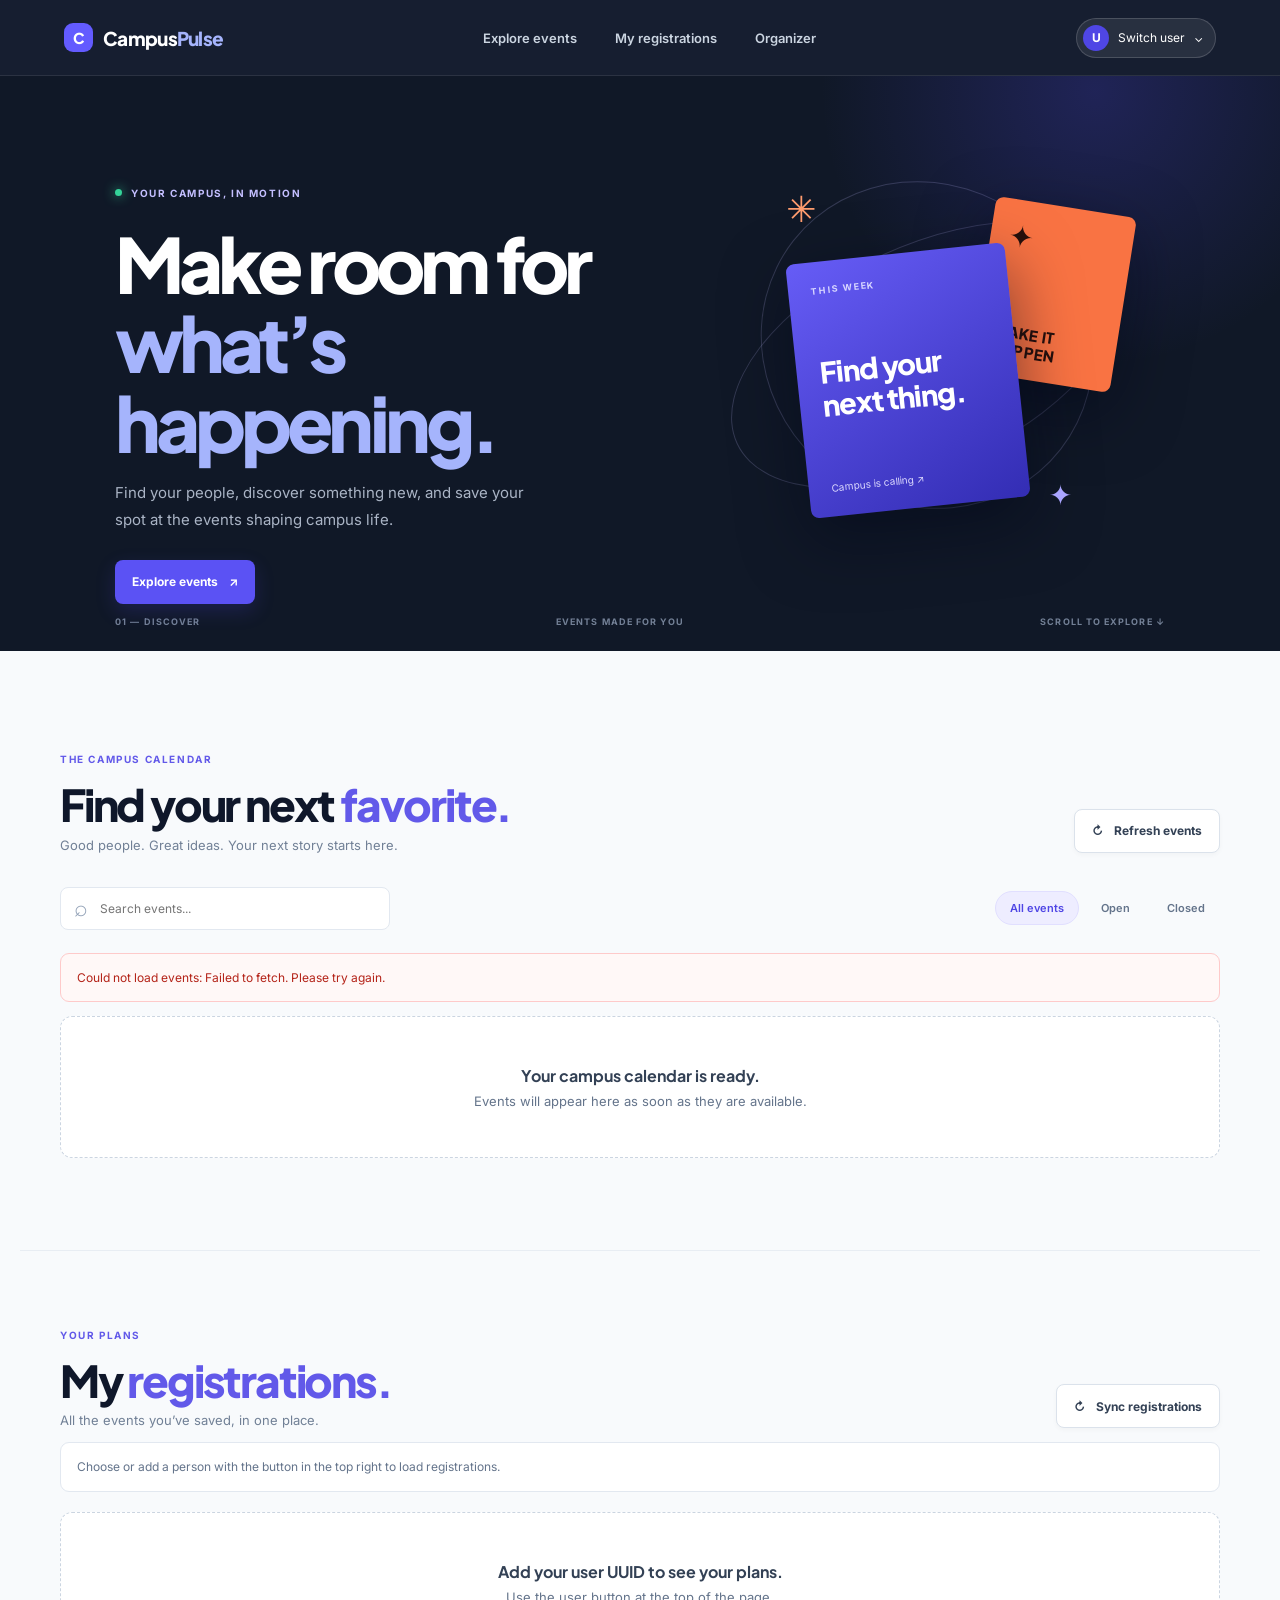
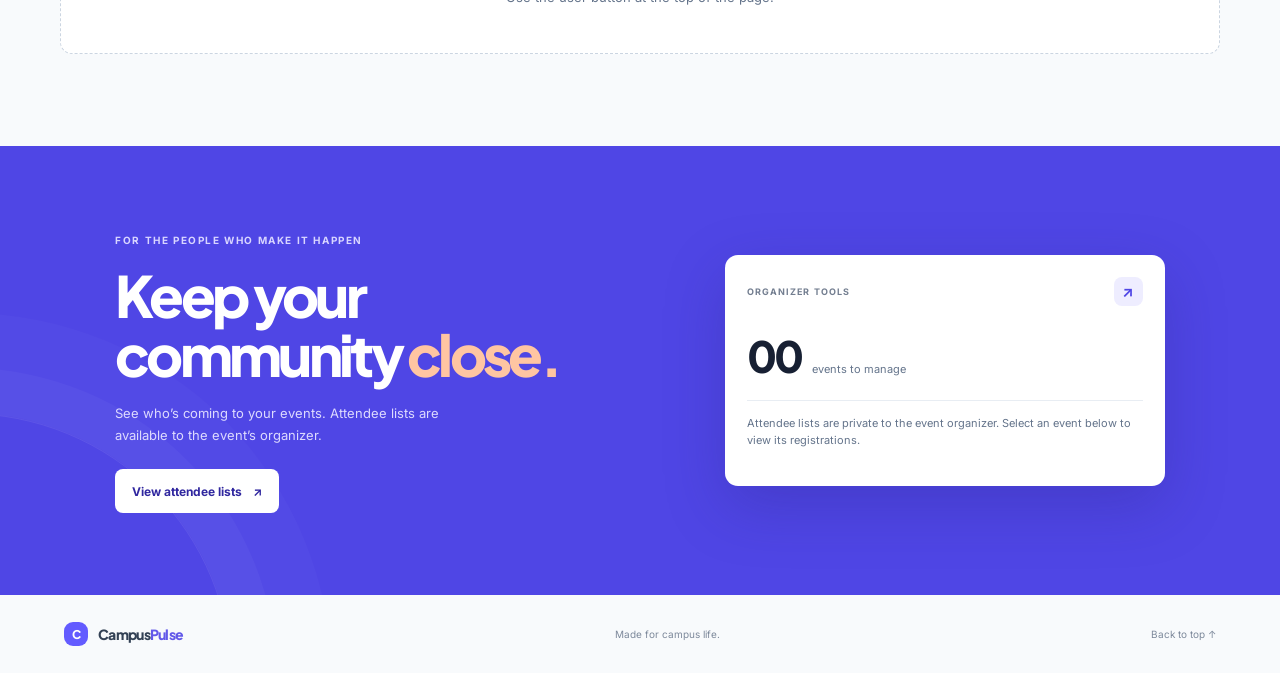
==== frontend/index.html @ 6e48b3ee "cors" ====
<!doctype html>
<html lang="en">
<head>
  <meta charset="UTF-8" />
  <meta name="viewport" content="width=device-width, initial-scale=1" />
  <meta name="theme-color" content="#0f172a" />
  <meta name="description" content="Discover campus events and manage your registrations with Campus Pulse." />
  <title>Campus Pulse | Events for campus life</title>
  <link rel="preconnect" href="https://fonts.googleapis.com" />
  <link rel="preconnect" href="https://fonts.gstatic.com" crossorigin />
  <link href="https://fonts.googleapis.com/css2?family=Inter:wght@400;500;600;700&family=Plus+Jakarta+Sans:wght@600;700;800&display=swap" rel="stylesheet" />
  <link rel="stylesheet" href="./styles.css" />
  <link rel="stylesheet" href="./personas.css" />
  <script src="./app.js" defer></script>
</head>
<body>
  <header class="topbar">
    <a class="brand" href="#events" aria-label="Campus Pulse home"><span class="brand-mark">C</span><span>Campus<span class="brand-light">Pulse</span></span></a>
    <nav class="desktop-nav" aria-label="Main navigation">
      <a href="#events" data-nav="events">Explore events</a>
      <a href="#registrations" data-nav="registrations">My registrations</a>
      <a href="#organizer" data-nav="organizer">Organizer</a>
    </nav>
    <button class="user-chip" id="user-menu" type="button"><span class="avatar">U</span><span id="user-label">Set user ID</span><span aria-hidden="true">⌄</span></button>
  </header>

  <main>
    <section class="hero" id="hero">
      <div class="hero-copy">
        <span class="eyebrow"><span class="live-dot"></span> YOUR CAMPUS, IN MOTION</span>
        <h1>Make room for<br /><span>what’s happening.</span></h1>
        <p>Find your people, discover something new, and save your spot at the events shaping campus life.</p>
        <a class="button button-primary" href="#events">Explore events <span aria-hidden="true">↗</span></a>
      </div>
      <div class="hero-art" aria-hidden="true"><div class="art-orbit orbit-one"></div><div class="art-orbit orbit-two"></div><div class="art-card card-back">✦<small>MAKE IT<br />HAPPEN</small></div><div class="art-card card-front"><span>THIS WEEK</span><b>Find your<br />next thing.</b><i>Campus is calling ↗</i></div><div class="art-spark spark-one">✳</div><div class="art-spark spark-two">✦</div></div>
      <div class="hero-foot"><span>01 — DISCOVER</span><span>EVENTS MADE FOR YOU</span><span>SCROLL TO EXPLORE ↓</span></div>
    </section>

    <section class="content-section" id="events">
      <div class="section-heading"><div><span class="eyebrow purple-eyebrow">THE CAMPUS CALENDAR</span><h2>Find your next <em>favorite.</em></h2><p class="section-intro">Good people. Great ideas. Your next story starts here.</p></div><button class="button button-outline" id="refresh-events" type="button">↻ <span>Refresh events</span></button></div>
      <div class="toolbar"><label class="search-box"><span aria-hidden="true">⌕</span><input id="event-search" type="search" placeholder="Search events..." aria-label="Search events" /></label><div class="filter-chips" id="status-filters"><button class="filter-chip active" data-filter="all" type="button">All events</button><button class="filter-chip" data-filter="open" type="button">Open</button><button class="filter-chip" data-filter="closed" type="button">Closed</button></div></div>
      <div id="event-status" class="notice" role="status" hidden></div>
      <div class="event-grid" id="event-grid" aria-live="polite"></div>
    </section>

    <section class="content-section registrations-section" id="registrations">
      <div class="section-heading"><div><span class="eyebrow purple-eyebrow">YOUR PLANS</span><h2>My <em>registrations.</em></h2><p class="section-intro">All the events you’ve saved, in one place.</p></div><button class="button button-outline" id="refresh-registrations" type="button">↻ <span>Sync registrations</span></button></div>
      <div class="inline-hint" id="registrations-hint">Add your user UUID with the button in the top right to load your registrations.</div>
      <div id="registration-status" class="notice" role="status" hidden></div>
      <div class="registration-grid" id="registration-grid"></div>
    </section>

    <section class="organizer-section" id="organizer">
      <div class="organizer-copy"><span class="eyebrow">FOR THE PEOPLE WHO MAKE IT HAPPEN</span><h2>Keep your<br />community <em>close.</em></h2><p>See who’s coming to your events. Attendee lists are available to the event’s organizer.</p><button class="button button-white" id="load-organizer-events" type="button">View attendee lists <span aria-hidden="true">↗</span></button></div>
      <div class="organizer-panel"><div class="panel-top"><span>ORGANIZER TOOLS</span><span class="panel-icon">↗</span></div><div class="panel-stat"><b id="organizer-event-count">—</b><span>events to manage</span></div><div class="panel-rule"></div><p>Attendee lists are private to the event organizer. Select an event below to view its registrations.</p><div id="organizer-status" class="notice notice-dark" role="status" hidden></div><div id="organizer-events" class="organizer-events"></div></div>
    </section>
    <footer><a class="brand footer-brand" href="#events"><span class="brand-mark">C</span><span>Campus<span class="brand-light">Pulse</span></span></a><span>Made for campus life.</span><a href="#events">Back to top ↑</a></footer>
  </main>

  <dialog id="event-dialog" class="event-dialog"><button class="dialog-close" id="close-dialog" aria-label="Close event details" type="button">×</button><div id="dialog-content"></div></dialog>
  <dialog id="user-dialog" class="user-dialog"><button class="dialog-close" id="close-user-dialog" aria-label="Close" type="button">×</button><span class="eyebrow purple-eyebrow">SWITCH PERSONA</span><h2>Who’s browsing?</h2><p>Save people once, then switch between their event registrations from the top bar. Your selections stay in this browser.</p><div class="persona-list" id="persona-list"></div><button class="organizer-shortcut" id="add-organizer-persona" type="button" hidden>＋ Add the event organizer from the API</button><form id="user-form"><label for="user-name-input">Add a person</label><input id="user-name-input" name="userName" type="text" autocomplete="name" placeholder="Name, e.g. Alex" required /><label for="user-id-input">User UUID <span>(one-time setup)</span></label><input id="user-id-input" name="userId" type="text" autocomplete="off" placeholder="xxxxxxxx-xxxx-xxxx-xxxx-xxxxxxxxxxxx" required /><div class="form-actions"><button class="button button-outline" id="clear-user" type="button">Clear selection</button><button class="button button-primary" type="submit">Save person</button></div></form></dialog>
  <div class="toast" id="toast" role="status" aria-live="polite"></div>
</body>
</html>
---- frontend/styles.css ----
:root{font-family:Inter,system-ui,sans-serif;color:#0f172a;background:#f8fafc;font-synthesis:none;text-rendering:optimizeLegibility;--ink:#0f172a;--muted:#64748b;--purple:#4f46e5;--orange:#ff6b24;--line:#e2e8f0;--canvas:#f8fafc}*{box-sizing:border-box}html{scroll-behavior:smooth;scroll-padding-top:86px}body{margin:0;min-width:320px}button,input{font:inherit}button,a{-webkit-tap-highlight-color:transparent}a{color:inherit;text-decoration:none}.topbar{height:76px;position:sticky;top:0;z-index:5;display:flex;align-items:center;justify-content:space-between;padding:0 max(5vw,24px);background:rgba(15,23,42,.97);color:white;border-bottom:1px solid rgba(255,255,255,.09);backdrop-filter:blur(16px)}.brand{display:flex;align-items:center;gap:10px;font:800 19px 'Plus Jakarta Sans',sans-serif;letter-spacing:-.7px}.brand-mark{width:29px;height:29px;border-radius:9px;background:#635bff;display:grid;place-items:center;color:#fff;font-size:15px}.brand-light{color:#a5b4fc}.desktop-nav{display:flex;gap:38px;color:#cbd5e1;font-size:13px;font-weight:600}.desktop-nav a{padding:29px 0;transition:color .2s}.desktop-nav a:hover{color:white}.user-chip{display:flex;align-items:center;gap:9px;border:1px solid rgba(255,255,255,.16);border-radius:99px;background:rgba(255,255,255,.08);color:white;padding:6px 12px 6px 6px;font-size:12px;cursor:pointer}.avatar{width:26px;height:26px;display:grid;place-items:center;border-radius:50%;background:#4f46e5;color:#fff;font-weight:700}.hero{min-height:575px;background:#101827;color:white;padding:82px max(9vw,28px) 25px;position:relative;overflow:hidden;display:flex;align-items:center}.hero:before{content:"";position:absolute;width:570px;height:570px;top:-270px;right:-100px;border-radius:50%;background:radial-gradient(circle,rgba(79,70,229,.25),transparent 68%)}.hero-copy{position:relative;z-index:1;max-width:580px}.eyebrow{font-size:10px;font-weight:700;letter-spacing:.16em;color:#c4bfff;display:inline-flex;align-items:center;gap:9px}.live-dot{width:7px;height:7px;border-radius:50%;background:#34d399;box-shadow:0 0 12px #34d399}.hero h1,.organizer-copy h2{font:800 clamp(46px,6vw,76px)/1.04 'Plus Jakarta Sans',sans-serif;letter-spacing:-.065em;margin:24px 0 17px}.hero h1 span{color:#a5b4fc}.hero-copy p{color:#aab4c5;font-size:15px;line-height:1.8;max-width:420px;margin:0 0 27px}.button{min-height:44px;padding:0 17px;border:0;border-radius:8px;display:inline-flex;align-items:center;justify-content:center;gap:11px;font-size:12px;font-weight:700;cursor:pointer;transition:transform .18s,background .18s,border-color .18s}.button:hover{transform:translateY(-1px)}.button-primary{background:#5b52f4;color:#fff;box-shadow:0 7px 20px #4f46e533}.button-primary:hover{background:#463dde}.hero-art{position:absolute;width:410px;height:380px;right:11%;top:87px}.art-orbit{position:absolute;border:1px solid rgba(196,191,255,.2);border-radius:50%;transform:rotate(-25deg)}.orbit-one{width:420px;height:220px;top:82px;left:-12px}.orbit-two{width:340px;height:320px;top:22px;left:28px;transform:rotate(38deg)}.art-card{position:absolute;display:flex;flex-direction:column;justify-content:space-between;box-shadow:0 22px 65px #02061780}.card-back{width:142px;height:177px;top:43px;right:15px;padding:18px;background:#f97343;color:#27100c;border-radius:8px;font-size:30px;transform:rotate(9deg)}.card-back small{font:800 15px/1.2 'Plus Jakarta Sans';letter-spacing:.02em}.card-front{width:220px;height:255px;top:90px;left:69px;padding:23px;background:linear-gradient(150deg,#665cf6,#332db4);border-radius:8px;transform:rotate(-6deg)}.card-front span{font-size:9px;letter-spacing:.18em;color:#d7d5ff;font-weight:700}.card-front b{font:800 29px/1.15 'Plus Jakarta Sans';letter-spacing:-1px}.card-front i{font-size:10px;color:#dddafe;font-style:normal}.art-spark{position:absolute;color:#ff9c6e}.spark-one{font-size:36px;top:24px;left:57px}.spark-two{font-size:28px;bottom:31px;right:67px;color:#aaa5ff}.hero-foot{position:absolute;bottom:24px;left:max(9vw,28px);right:max(9vw,28px);display:flex;justify-content:space-between;color:#738096;font-size:9px;letter-spacing:.12em;font-weight:700}.content-section{max-width:1240px;margin:auto;padding:96px 40px 92px}.section-heading{display:flex;align-items:flex-end;justify-content:space-between;gap:24px}.purple-eyebrow{color:#6259e9}.section-heading h2{font:800 clamp(32px,4vw,44px)/1.15 'Plus Jakarta Sans';letter-spacing:-.05em;margin:12px 0 7px}.section-heading h2 em,.organizer-copy em{font-style:normal;color:#6259e9}.section-intro{margin:0;color:#718096;font-size:13px}.button-outline{background:#fff;border:1px solid #dbe2eb;color:#334155;box-shadow:0 2px 5px #0f172a08}.button-outline:hover{border-color:#b8b4ff;background:#fafaff}.toolbar{display:flex;justify-content:space-between;align-items:center;gap:16px;margin:34px 0 23px}.search-box{height:43px;width:min(330px,100%);display:flex;align-items:center;gap:10px;padding:0 13px;background:#fff;border:1px solid var(--line);border-radius:8px;color:#94a3b8}.search-box span{font-size:23px}.search-box input{border:0;outline:0;width:100%;font-size:12px;color:var(--ink);background:transparent}.filter-chips{display:flex;gap:7px}.filter-chip{background:transparent;border:1px solid transparent;border-radius:99px;padding:9px 14px;font-size:11px;font-weight:600;color:#64748b;cursor:pointer}.filter-chip.active,.filter-chip:hover{background:#eeedff;color:#4f46e5;border-color:#e1dfff}.event-grid{display:grid;grid-template-columns:repeat(3,minmax(0,1fr));gap:19px}.event-card{background:#fff;border:1px solid #e5eaf0;border-radius:13px;overflow:hidden;transition:transform .2s,box-shadow .2s;box-shadow:0 4px 18px #0f172a06}.event-card:hover{transform:translateY(-4px);box-shadow:0 14px 32px #0f172a12}.event-cover{height:164px;padding:17px;display:flex;align-items:flex-end;justify-content:space-between;position:relative;overflow:hidden;background:linear-gradient(140deg,#3730a3,#818cf8)}.event-cover:before,.event-cover:after{content:"";position:absolute;border:1px solid #ffffff40;border-radius:50%;width:210px;height:210px;right:-54px;top:-119px}.event-cover:after{width:150px;height:150px;right:52px;top:74px}.cover-index{font:800 58px/.8 'Plus Jakarta Sans';color:#ffffff30;position:absolute;right:18px;bottom:13px;letter-spacing:-.08em}.cover-tag,.status-pill{position:relative;z-index:1;background:#fffE;color:#312e81;padding:6px 9px;border-radius:99px;font-size:9px;letter-spacing:.08em;text-transform:uppercase;font-weight:700}.event-card:nth-child(3n+2) .event-cover{background:linear-gradient(140deg,#b74a2d,#fb923c)}.event-card:nth-child(3n) .event-cover{background:linear-gradient(140deg,#0e7490,#2dd4bf)}.event-card:nth-child(4n) .event-cover{background:linear-gradient(140deg,#6d28d9,#c084fc)}.card-body{padding:17px 17px 15px}.card-meta{display:flex;align-items:center;justify-content:space-between;margin-bottom:10px;color:#778397;font-size:10px}.status-pill{padding:5px 8px;font-size:8px;background:#dcfce7;color:#047857}.status-pill.closed{background:#ffe4e6;color:#be123c}.event-card h3{font:700 17px/1.35 'Plus Jakarta Sans';letter-spacing:-.035em;margin:0 0 8px;color:#172033}.event-description{color:#6b7789;font-size:11px;line-height:1.65;min-height:37px;margin:0 0 15px;display:-webkit-box;-webkit-line-clamp:2;-webkit-box-orient:vertical;overflow:hidden}.event-card-foot{border-top:1px solid #eef1f5;padding-top:12px;display:flex;justify-content:space-between;align-items:center;color:#64748b;font-size:10px}.text-action{border:0;background:none;color:#5046e5;font-weight:700;font-size:10px;cursor:pointer;padding:6px 0}.text-action:hover{text-decoration:underline}.notice,.inline-hint{background:#fff;border:1px solid #e2e8f0;color:#64748b;border-radius:9px;padding:14px 16px;font-size:12px;line-height:1.6;margin:14px 0}.notice.error{color:#b42318;border-color:#fecaca;background:#fff8f7}.notice.info{color:#4f46e5;border-color:#ddd9ff;background:#f7f6ff}.empty-state{grid-column:1/-1;padding:48px 20px;border:1px dashed #cbd5e1;background:#fff;border-radius:12px;text-align:center;color:#64748b;font-size:13px}.empty-state b{display:block;color:#334155;font:700 16px 'Plus Jakarta Sans';margin-bottom:7px}.registrations-section{padding-top:72px;border-top:1px solid #e8edf3}.registration-grid{display:grid;grid-template-columns:repeat(2,minmax(0,1fr));gap:14px;margin-top:20px}.registration-card{display:flex;justify-content:space-between;gap:15px;padding:20px;background:#fff;border:1px solid #e5eaf0;border-radius:11px}.registration-card h3{font:700 15px 'Plus Jakarta Sans';margin:5px 0 8px}.registration-card p{font-size:10px;color:#718096;margin:0}.registration-id{font-size:9px;color:#8b95a5;font-family:monospace}.organizer-section{background:#4f46e5;color:#fff;padding:82px max(9vw,40px);display:grid;grid-template-columns:1fr minmax(300px,440px);gap:70px;align-items:center;position:relative;overflow:hidden}.organizer-section:before{content:"";position:absolute;width:530px;height:530px;border:1px solid #ffffff14;border-radius:50%;left:-300px;bottom:-350px;box-shadow:0 0 0 45px #ffffff08,0 0 0 100px #ffffff05}.organizer-copy{position:relative}.organizer-copy .eyebrow{color:#d8d5ff}.organizer-copy h2{font-size:clamp(39px,5vw,57px);margin:18px 0}.organizer-copy h2 em{color:#ffc5a2}.organizer-copy p{max-width:380px;color:#dddafe;font-size:13px;line-height:1.7;margin:0 0 23px}.button-white{background:#fff;color:#30279f}.button-white:hover{background:#f3f1ff}.organizer-panel{position:relative;background:#fff;color:#172033;border-radius:13px;padding:22px;box-shadow:0 20px 60px #27208045}.panel-top{display:flex;justify-content:space-between;align-items:center;color:#737e90;font-size:9px;letter-spacing:.12em;font-weight:700}.panel-icon{display:grid;place-items:center;width:29px;height:29px;background:#eeedff;color:#4f46e5;border-radius:8px;font-size:15px}.panel-stat{display:flex;align-items:baseline;gap:10px;margin:22px 0 17px}.panel-stat b{font:800 43px 'Plus Jakarta Sans';letter-spacing:-.06em}.panel-stat span{font-size:11px;color:#64748b}.panel-rule{height:1px;background:#e8edf3}.organizer-panel>p{font-size:11px;line-height:1.6;color:#64748b;margin:14px 0}.notice-dark{font-size:11px;padding:10px}.organizer-events{display:grid;gap:8px;max-height:230px;overflow:auto}.organizer-event{display:flex;align-items:center;justify-content:space-between;gap:10px;background:#f7f8fc;border:1px solid #edf0f5;padding:10px;border-radius:8px}.organizer-event strong{font-size:11px;display:block}.organizer-event small{color:#768398;font-size:9px}.organizer-event button{border:0;border-radius:7px;background:#eeedff;color:#4f46e5;padding:8px;font-size:10px;font-weight:700;white-space:nowrap;cursor:pointer}footer{min-height:78px;padding:20px max(5vw,24px);display:flex;align-items:center;justify-content:space-between;color:#7d899b;font-size:10px}.footer-brand{font-size:14px;color:#334155}.footer-brand .brand-mark{width:24px;height:24px;font-size:12px}.footer-brand .brand-light{color:#6259e9}.event-dialog,.user-dialog{border:0;border-radius:16px;padding:27px;width:min(560px,calc(100% - 30px));max-height:90vh;overflow:auto;box-shadow:0 28px 100px #0f172a40;color:#0f172a}.event-dialog::backdrop,.user-dialog::backdrop{background:#0f172a99;backdrop-filter:blur(4px)}.dialog-close{position:sticky;float:right;top:0;border:0;border-radius:50%;width:32px;height:32px;background:#f1f5f9;font-size:22px;line-height:1;color:#475569;cursor:pointer;z-index:2}.dialog-hero{clear:both;margin:-27px -27px 22px;height:175px;padding:21px;display:flex;align-items:flex-end;background:linear-gradient(140deg,#3730a3,#818cf8);color:white}.dialog-hero h2{font:800 28px 'Plus Jakarta Sans';margin:0}.dialog-content h2{font:800 24px 'Plus Jakarta Sans';letter-spacing:-.04em;margin:8px 0}.dialog-content p{font-size:13px;line-height:1.7;color:#64748b}.detail-row{display:flex;gap:10px;border-top:1px solid #edf0f5;padding:12px 0;font-size:12px}.detail-row b{min-width:105px}.dialog-actions{display:flex;gap:9px;margin-top:20px}.user-dialog{width:min(450px,calc(100% - 30px));padding:30px}.user-dialog h2{font:800 26px 'Plus Jakarta Sans';margin:12px 0 6px}.user-dialog p{font-size:12px;line-height:1.7;color:#64748b}.user-dialog form{display:grid;gap:8px;margin-top:20px}.user-dialog label{font-size:11px;font-weight:700}.user-dialog input{height:43px;border:1px solid #cbd5e1;border-radius:7px;padding:0 11px;outline:none;font:12px Inter}.user-dialog input:focus{border-color:#6259e9;box-shadow:0 0 0 3px #6259e922}.form-actions{display:flex;justify-content:flex-end;gap:8px;margin-top:8px}.toast{position:fixed;z-index:10;bottom:24px;left:50%;transform:translate(-50%,20px);opacity:0;pointer-events:none;background:#111827;color:white;border-radius:9px;padding:12px 17px;font-size:12px;box-shadow:0 8px 28px #0003;transition:opacity .2s,transform .2s;max-width:calc(100% - 30px)}.toast.show{opacity:1;transform:translate(-50%,0)}
@media(max-width:900px){.hero-art{right:4%;opacity:.75;transform:scale(.84);transform-origin:center right}.hero-copy{max-width:490px}.event-grid{grid-template-columns:repeat(2,minmax(0,1fr))}.organizer-section{gap:35px;padding-left:6vw;padding-right:6vw}}@media(max-width:650px){.topbar{height:64px;padding:0 17px}.brand{font-size:17px}.desktop-nav{position:fixed;z-index:6;bottom:0;left:0;right:0;height:60px;display:flex;justify-content:space-around;align-items:center;gap:0;background:#fff;border-top:1px solid #e7ebf1;color:#64748b;box-shadow:0 -4px 20px #0f172a08}.desktop-nav a{padding:12px 8px;font-size:10px}.user-chip{font-size:0;padding:5px;border:0;background:transparent}.user-chip .avatar{width:31px;height:31px}.hero{min-height:590px;align-items:flex-start;padding:75px 24px 45px}.hero h1{font-size:52px}.hero-copy p{max-width:370px}.hero-art{top:297px;right:-4px;transform:scale(.62);transform-origin:top right;opacity:.8}.hero-foot{bottom:18px;left:24px;right:24px;font-size:7px}.hero-foot span:nth-child(2){display:none}.content-section{padding:63px 19px}.section-heading{align-items:flex-start}.section-heading .button{min-height:39px;padding:0 10px;font-size:10px}.section-heading .button span{display:none}.section-heading h2{font-size:32px}.section-intro{font-size:11px;max-width:260px}.toolbar{align-items:flex-start;flex-direction:column;margin:25px 0 18px}.search-box{width:100%}.event-grid{grid-template-columns:1fr;gap:13px}.event-cover{height:145px}.card-body{padding:15px}.registrations-section{padding-top:55px}.registration-grid{grid-template-columns:1fr}.organizer-section{padding:62px 22px 70px;grid-template-columns:1fr;gap:30px}.organizer-copy h2{font-size:43px}.organizer-panel{padding:18px}.organizer-copy p{font-size:12px}footer{padding:18px 20px 77px;font-size:9px}.footer-brand{font-size:12px}}@media(prefers-reduced-motion:reduce){*,*::before,*::after{scroll-behavior:auto!important;transition:none!important}}
---- frontend/personas.css ----
.persona-list{display:grid;gap:8px;margin:18px 0 9px}.persona-option{display:flex;align-items:center;gap:10px;padding:10px;border:1px solid #e2e8f0;border-radius:9px;background:white;cursor:pointer;text-align:left;color:#334155}.persona-option.active{border-color:#8881ff;background:#f6f5ff}.persona-option .avatar{flex:none}.persona-option strong{display:block;font-size:12px}.persona-option small{display:block;color:#8490a0;font-size:9px;margin-top:2px}.persona-option .persona-check{margin-left:auto;color:#4f46e5;font-weight:800}.user-dialog form{grid-template-columns:1fr}.user-dialog form label:not(:first-child){margin-top:6px}.user-dialog label span{font-weight:400;color:#8490a0}.organizer-shortcut{width:100%;padding:10px;margin:0 0 8px;border:1px dashed #c4bfff;background:#f7f6ff;border-radius:8px;color:#5147dc;font-size:11px;font-weight:700;cursor:pointer}.roster-list{display:grid;gap:7px;margin:9px 0 14px}.roster-list .organizer-event{padding:8px}
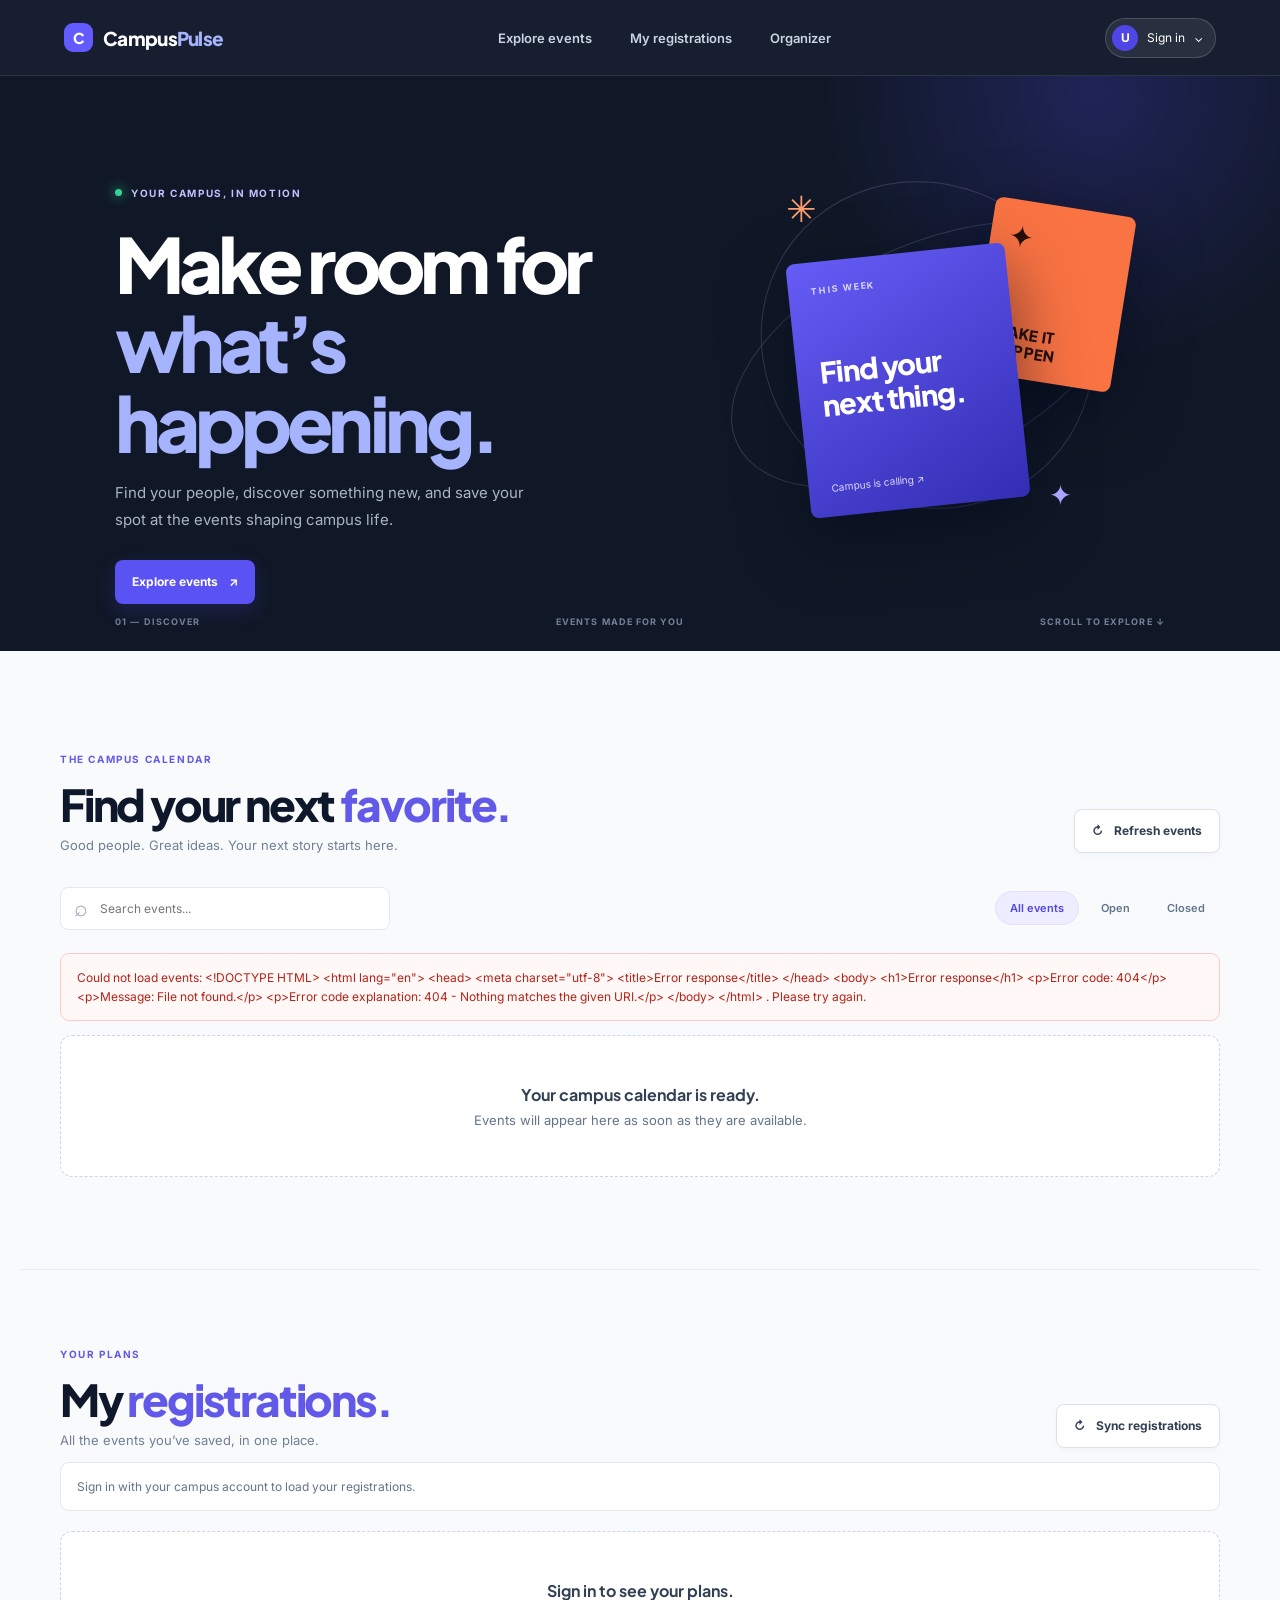
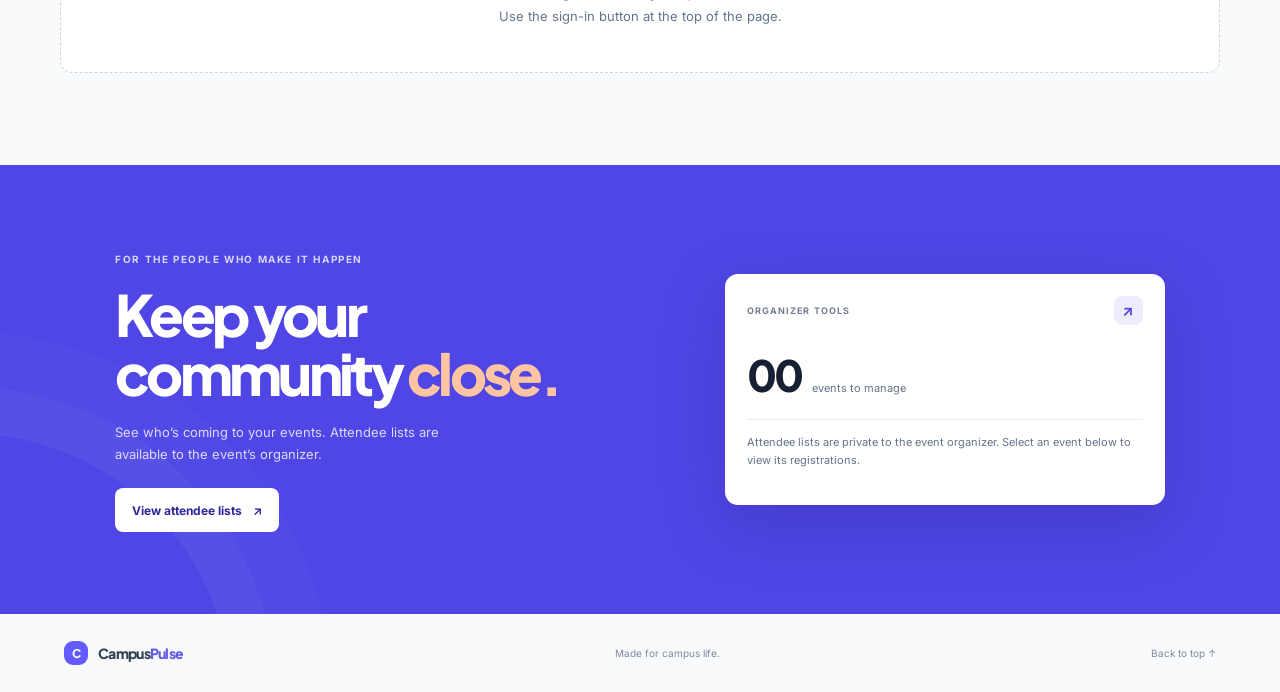
==== commit 0ce851ca: "updated" ====
--- a/frontend/index.html
+++ b/frontend/index.html
@@ -21,7 +21,7 @@
       <a href="#registrations" data-nav="registrations">My registrations</a>
       <a href="#organizer" data-nav="organizer">Organizer</a>
     </nav>
-    <button class="user-chip" id="user-menu" type="button"><span class="avatar">U</span><span id="user-label">Set user ID</span><span aria-hidden="true">⌄</span></button>
+    <button class="user-chip" id="user-menu" type="button"><span class="avatar">U</span><span id="user-label">Sign in</span><span aria-hidden="true">⌄</span></button>
   </header>
 
   <main>
@@ -45,7 +45,7 @@
 
     <section class="content-section registrations-section" id="registrations">
       <div class="section-heading"><div><span class="eyebrow purple-eyebrow">YOUR PLANS</span><h2>My <em>registrations.</em></h2><p class="section-intro">All the events you’ve saved, in one place.</p></div><button class="button button-outline" id="refresh-registrations" type="button">↻ <span>Sync registrations</span></button></div>
-      <div class="inline-hint" id="registrations-hint">Add your user UUID with the button in the top right to load your registrations.</div>
+      <div class="inline-hint" id="registrations-hint">Sign in with your campus account to load your registrations.</div>
       <div id="registration-status" class="notice" role="status" hidden></div>
       <div class="registration-grid" id="registration-grid"></div>
     </section>
@@ -58,7 +58,7 @@
   </main>
 
   <dialog id="event-dialog" class="event-dialog"><button class="dialog-close" id="close-dialog" aria-label="Close event details" type="button">×</button><div id="dialog-content"></div></dialog>
-  <dialog id="user-dialog" class="user-dialog"><button class="dialog-close" id="close-user-dialog" aria-label="Close" type="button">×</button><span class="eyebrow purple-eyebrow">SWITCH PERSONA</span><h2>Who’s browsing?</h2><p>Save people once, then switch between their event registrations from the top bar. Your selections stay in this browser.</p><div class="persona-list" id="persona-list"></div><button class="organizer-shortcut" id="add-organizer-persona" type="button" hidden>＋ Add the event organizer from the API</button><form id="user-form"><label for="user-name-input">Add a person</label><input id="user-name-input" name="userName" type="text" autocomplete="name" placeholder="Name, e.g. Alex" required /><label for="user-id-input">User UUID <span>(one-time setup)</span></label><input id="user-id-input" name="userId" type="text" autocomplete="off" placeholder="xxxxxxxx-xxxx-xxxx-xxxx-xxxxxxxxxxxx" required /><div class="form-actions"><button class="button button-outline" id="clear-user" type="button">Clear selection</button><button class="button button-primary" type="submit">Save person</button></div></form></dialog>
+  <dialog id="user-dialog" class="user-dialog"><button class="dialog-close" id="close-user-dialog" aria-label="Close" type="button">×</button><span class="eyebrow purple-eyebrow">CAMPUS ACCOUNT</span><h2>Sign in to Campus Pulse</h2><p id="auth-state">Sign in to manage registrations and attendee lists.</p><div id="auth-status" class="notice" role="status" hidden></div><form id="auth-form"><label for="auth-email">Email</label><input id="auth-email" name="email" type="email" autocomplete="username" placeholder="you@example.com" required /><label for="auth-password">Password</label><input id="auth-password" name="password" type="password" autocomplete="current-password" required /><div class="form-actions"><button class="button button-outline" id="sign-out" type="button" hidden>Sign out</button><button class="button button-primary" id="auth-submit" type="submit">Sign in</button></div></form></dialog>
   <div class="toast" id="toast" role="status" aria-live="polite"></div>
 </body>
 </html>
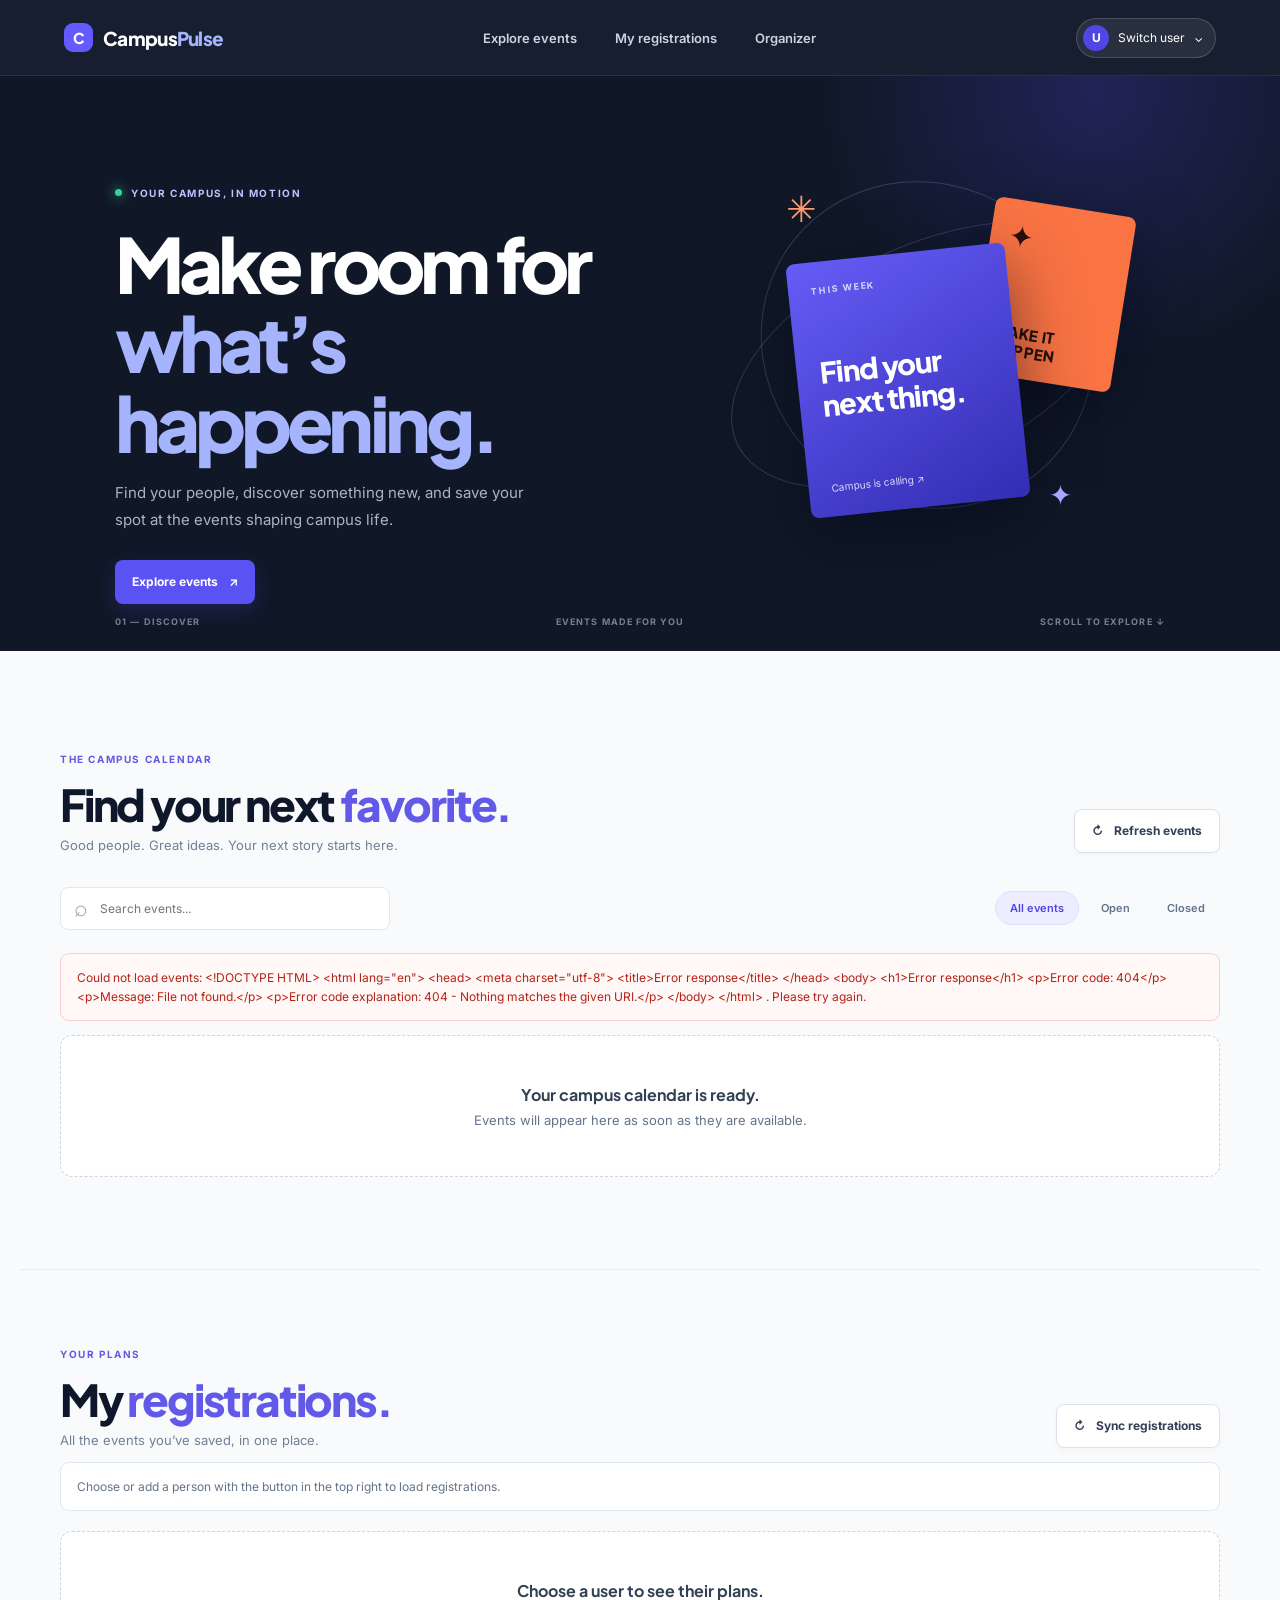
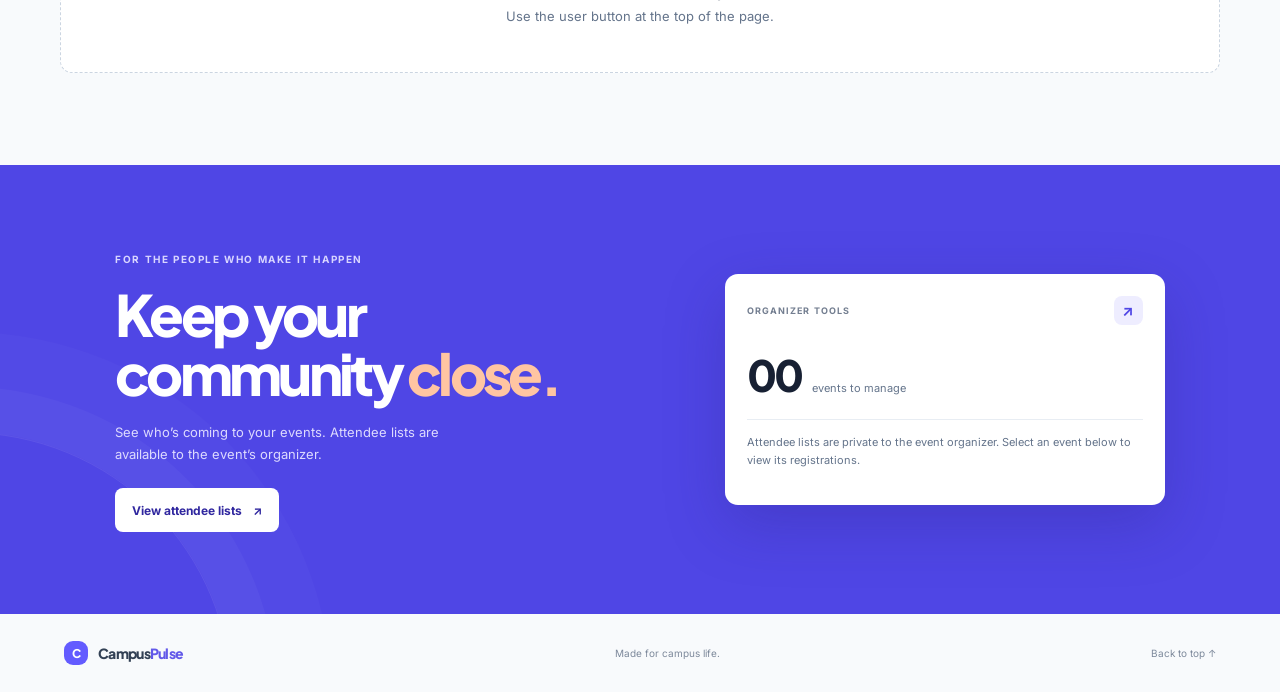
==== commit da2b225f: "u[dated" ====
--- a/frontend/index.html
+++ b/frontend/index.html
@@ -1,4 +1,4 @@
-<!doctype html>
+﻿<!doctype html>
 <html lang="en">
 <head>
   <meta charset="UTF-8" />
@@ -21,7 +21,7 @@
       <a href="#registrations" data-nav="registrations">My registrations</a>
       <a href="#organizer" data-nav="organizer">Organizer</a>
     </nav>
-    <button class="user-chip" id="user-menu" type="button"><span class="avatar">U</span><span id="user-label">Sign in</span><span aria-hidden="true">⌄</span></button>
+    <button class="user-chip" id="user-menu" type="button"><span class="avatar">U</span><span id="user-label">Switch user</span><span aria-hidden="true">⌄</span></button>
   </header>
 
   <main>
@@ -45,7 +45,7 @@
 
     <section class="content-section registrations-section" id="registrations">
       <div class="section-heading"><div><span class="eyebrow purple-eyebrow">YOUR PLANS</span><h2>My <em>registrations.</em></h2><p class="section-intro">All the events you’ve saved, in one place.</p></div><button class="button button-outline" id="refresh-registrations" type="button">↻ <span>Sync registrations</span></button></div>
-      <div class="inline-hint" id="registrations-hint">Sign in with your campus account to load your registrations.</div>
+      <div class="inline-hint" id="registrations-hint">Choose a user with the button in the top right to load registrations.</div>
       <div id="registration-status" class="notice" role="status" hidden></div>
       <div class="registration-grid" id="registration-grid"></div>
     </section>
@@ -58,7 +58,7 @@
   </main>
 
   <dialog id="event-dialog" class="event-dialog"><button class="dialog-close" id="close-dialog" aria-label="Close event details" type="button">×</button><div id="dialog-content"></div></dialog>
-  <dialog id="user-dialog" class="user-dialog"><button class="dialog-close" id="close-user-dialog" aria-label="Close" type="button">×</button><span class="eyebrow purple-eyebrow">CAMPUS ACCOUNT</span><h2>Sign in to Campus Pulse</h2><p id="auth-state">Sign in to manage registrations and attendee lists.</p><div id="auth-status" class="notice" role="status" hidden></div><form id="auth-form"><label for="auth-email">Email</label><input id="auth-email" name="email" type="email" autocomplete="username" placeholder="you@example.com" required /><label for="auth-password">Password</label><input id="auth-password" name="password" type="password" autocomplete="current-password" required /><div class="form-actions"><button class="button button-outline" id="sign-out" type="button" hidden>Sign out</button><button class="button button-primary" id="auth-submit" type="submit">Sign in</button></div></form></dialog>
+  <dialog id="user-dialog" class="user-dialog"><button class="dialog-close" id="close-user-dialog" aria-label="Close" type="button">×</button><span class="eyebrow purple-eyebrow">SWITCH USER</span><h2>Who’s browsing?</h2><p>Add each of your five users once with their UUID, then switch between them here. Saved users stay in this browser.</p><div class="persona-list" id="persona-list"></div><button class="organizer-shortcut" id="add-organizer-persona" type="button" hidden>＋ Add the event organizer from the API</button><form id="user-form"><label for="user-name-input">User name</label><input id="user-name-input" name="userName" type="text" autocomplete="name" placeholder="Name, e.g. Alex" required /><label for="user-id-input">User UUID</label><input id="user-id-input" name="userId" type="text" autocomplete="off" placeholder="xxxxxxxx-xxxx-xxxx-xxxx-xxxxxxxxxxxx" required /><div class="form-actions"><button class="button button-outline" id="clear-user" type="button">Clear selection</button><button class="button button-primary" type="submit">Save user</button></div></form></dialog>
   <div class="toast" id="toast" role="status" aria-live="polite"></div>
 </body>
 </html>
